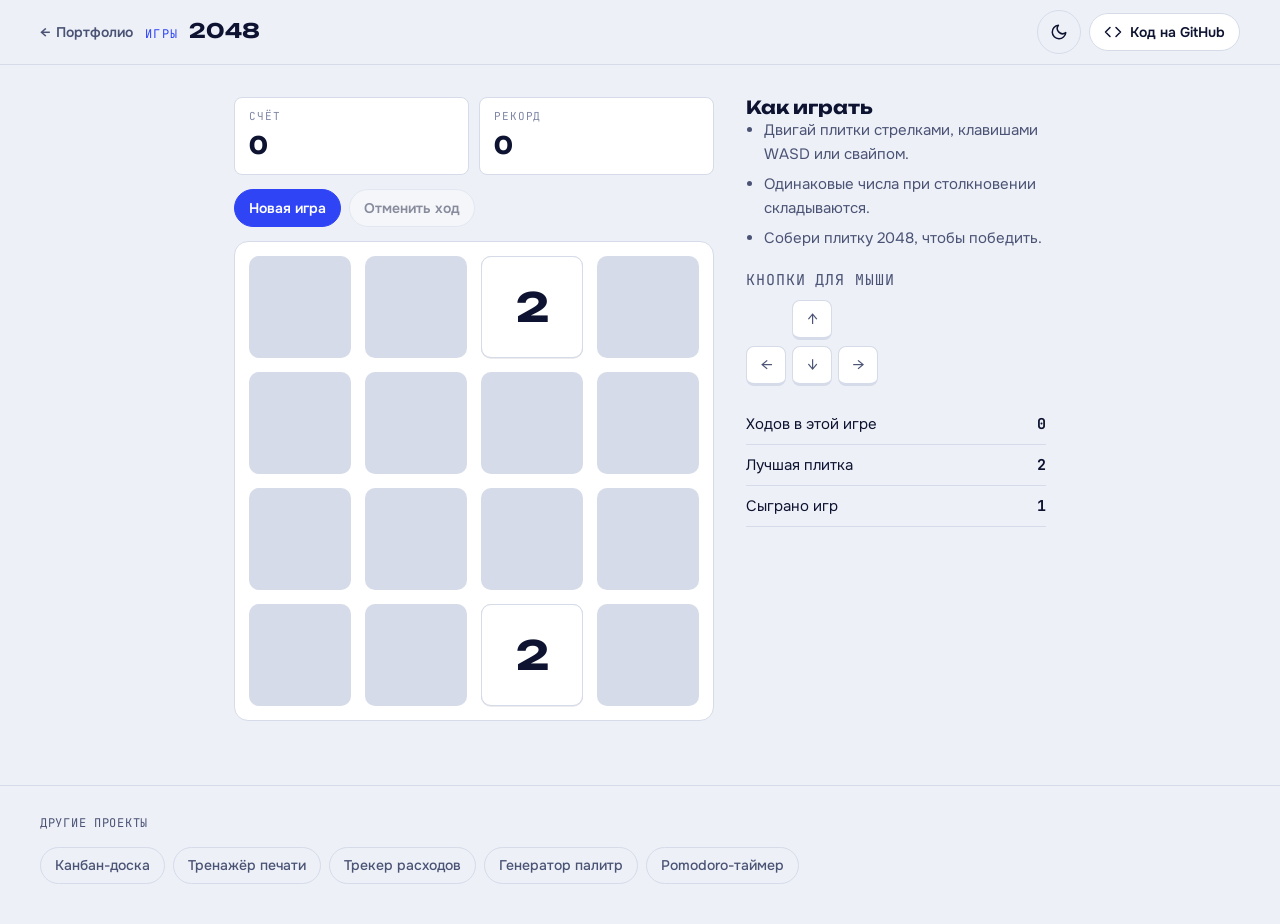
==== projects/2048.html @ de0ed477 "New portfolio site: interactive terminal, main projects and six mini-projects" ====
<!doctype html>
<html lang="ru">
<head>
<meta charset="utf-8">
<meta name="viewport" content="width=device-width, initial-scale=1, viewport-fit=cover">
<title>2048</title>
<link rel="preconnect" href="https://fonts.googleapis.com">
<link rel="preconnect" href="https://fonts.gstatic.com" crossorigin>
<link rel="stylesheet" href="https://fonts.googleapis.com/css2?family=Unbounded:wght@400..800&family=Onest:wght@400..700&family=JetBrains+Mono:wght@400;500;600&display=swap">
<link rel="stylesheet" href="../assets/base.css">
<script src="../config.js"></script>
<script src="../assets/common.js"></script>
<style>
  :root {
    --cell: var(--line);
    --t2: #ffffff;      --t2-ink: #0d1330;
    --t4: #e3e8ff;      --t4-ink: #0d1330;
    --t8: #ffd966;      --t8-ink: #0d1330;
    --t16: #ffbf33;     --t16-ink: #0d1330;
    --t32: #ff9a4d;     --t32-ink: #0d1330;
    --t64: #ff6f4a;     --t64-ink: #ffffff;
    --t128: #a3adff;    --t128-ink: #0d1330;
    --t256: #7c8cff;    --t256-ink: #0d1330;
    --t512: #5566ff;    --t512-ink: #ffffff;
    --t1024: #3a4df7;   --t1024-ink: #ffffff;
    --t2048: #1b2bd6;   --t2048-ink: #ffffff;
  }
  @media (prefers-color-scheme: dark) {
    :root:not([data-theme="light"]) { --cell: #151b42; --t2: #3a448c; --t2-ink: #ffffff; --t4: #5260c0; --t4-ink: #ffffff; }
  }
  :root[data-theme="dark"] { --cell: #151b42; --t2: #3a448c; --t2-ink: #ffffff; --t4: #5260c0; --t4-ink: #ffffff; }

  .game { display: grid; grid-template-columns: minmax(0, 480px) minmax(0, 300px); gap: 32px; justify-content: center; align-items: start; }
  @media (max-width: 860px) { .game { grid-template-columns: minmax(0, 480px); } }
  .scores { display: flex; gap: 10px; margin-bottom: 14px; }
  .score { flex: 1; padding: 10px 14px; border-radius: var(--radius-sm); background: var(--surface); border: 1px solid var(--line); }
  .score span { display: block; font-family: var(--font-mono); font-size: 11px; text-transform: uppercase; letter-spacing: 0.08em; color: var(--ink-faint); }
  .score b { font-family: var(--font-display); font-size: 24px; font-weight: 700; font-variant-numeric: tabular-nums; position: relative; }
  .plus { position: absolute; left: 100%; top: 0; margin-left: 6px; font-size: 14px; color: var(--good); animation: rise 0.7s ease forwards; pointer-events: none; white-space: nowrap; }
  @keyframes rise { to { transform: translateY(-18px); opacity: 0; } }
  .controls { display: flex; gap: 8px; margin-bottom: 14px; flex-wrap: wrap; }

  .board {
    --gap: clamp(8px, 2.4vw, 14px);
    position: relative;
    width: 100%;
    aspect-ratio: 1;
    max-width: 100%;
    padding: var(--gap);
    border-radius: var(--radius);
    background: var(--surface);
    border: 1px solid var(--line);
    touch-action: none;
    user-select: none;
    outline: none;
  }
  .grid, .tiles { position: absolute; inset: var(--gap); }
  .grid { display: grid; grid-template-columns: repeat(4, 1fr); grid-template-rows: repeat(4, 1fr); gap: var(--gap); }
  .grid i { border-radius: 10px; background: var(--cell); }
  .tile {
    --x: 0; --y: 0;
    position: absolute;
    width: calc((100% - 3 * var(--gap)) / 4);
    height: calc((100% - 3 * var(--gap)) / 4);
    transform: translate(calc(var(--x) * (100% + var(--gap))), calc(var(--y) * (100% + var(--gap))));
    transition: transform 0.11s ease-in-out;
    z-index: 1;
  }
  .tile__in {
    width: 100%; height: 100%;
    display: grid; place-items: center;
    border-radius: 10px;
    font-family: var(--font-display);
    font-weight: 700;
    font-size: clamp(20px, 6.5vw, 40px);
    background: var(--bg); color: var(--fg);
    box-shadow: 0 1px 0 rgba(13, 19, 48, 0.08);
  }
  .tile.is-new .tile__in { animation: appear 0.2s ease 0.08s backwards; }
  .tile.is-merged { z-index: 2; }
  .tile.is-merged .tile__in { animation: merge 0.2s ease; }
  @keyframes appear { from { transform: scale(0); } }
  @keyframes merge { 50% { transform: scale(1.14); } }
  .tile[data-v="2"] .tile__in { --bg: var(--t2); --fg: var(--t2-ink); border: 1px solid var(--line); }
  .tile[data-v="4"] .tile__in { --bg: var(--t4); --fg: var(--t4-ink); }
  .tile[data-v="8"] .tile__in { --bg: var(--t8); --fg: var(--t8-ink); }
  .tile[data-v="16"] .tile__in { --bg: var(--t16); --fg: var(--t16-ink); }
  .tile[data-v="32"] .tile__in { --bg: var(--t32); --fg: var(--t32-ink); }
  .tile[data-v="64"] .tile__in { --bg: var(--t64); --fg: var(--t64-ink); }
  .tile[data-v="128"] .tile__in { --bg: var(--t128); --fg: var(--t128-ink); font-size: clamp(17px, 5.4vw, 34px); }
  .tile[data-v="256"] .tile__in { --bg: var(--t256); --fg: var(--t256-ink); font-size: clamp(17px, 5.4vw, 34px); }
  .tile[data-v="512"] .tile__in { --bg: var(--t512); --fg: var(--t512-ink); font-size: clamp(17px, 5.4vw, 34px); }
  .tile[data-v="1024"] .tile__in { --bg: var(--t1024); --fg: var(--t1024-ink); font-size: clamp(14px, 4.4vw, 27px); }
  .tile[data-v="2048"] .tile__in { --bg: var(--t2048); --fg: var(--t2048-ink); font-size: clamp(14px, 4.4vw, 27px); box-shadow: 0 0 0 4px color-mix(in srgb, var(--t2048) 30%, transparent), 0 0 30px -4px var(--t2048); }
  .tile.big .tile__in { --bg: var(--ink); --fg: var(--paper); font-size: clamp(12px, 3.6vw, 22px); }

  .overlay {
    position: absolute; inset: 0; z-index: 5;
    display: grid; place-items: center; align-content: center; gap: 14px;
    border-radius: var(--radius);
    background: color-mix(in srgb, var(--surface) 82%, transparent);
    backdrop-filter: blur(3px);
    text-align: center;
    animation: fade 0.3s ease;
  }
  @keyframes fade { from { opacity: 0; } }
  .overlay h2 { font-family: var(--font-display); font-size: clamp(26px, 6vw, 40px); }
  .overlay p { color: var(--ink-soft); }
  .overlay__btns { display: flex; gap: 8px; flex-wrap: wrap; justify-content: center; }

  .side { display: grid; gap: 18px; }
  .side h2 { font-family: var(--font-display); font-size: 18px; }
  .side p, .side li { color: var(--ink-soft); font-size: 15px; }
  .side ul { margin: 0; padding-left: 18px; display: grid; gap: 6px; }
  .keys { display: grid; grid-template-columns: repeat(3, 40px); grid-template-rows: repeat(2, 40px); gap: 6px; }
  .keys button { border: 1px solid var(--line); border-bottom-width: 3px; border-radius: 8px; background: var(--surface); cursor: pointer; font-size: 16px; color: var(--ink-soft); }
  .keys button:active { transform: translateY(2px); border-bottom-width: 1px; }
  .keys button:nth-child(1) { grid-area: 1 / 2; }
  .keys button:nth-child(2) { grid-area: 2 / 1; }
  .keys button:nth-child(3) { grid-area: 2 / 2; }
  .keys button:nth-child(4) { grid-area: 2 / 3; }
  .stat-row { display: flex; justify-content: space-between; padding: 8px 0; border-bottom: 1px solid var(--line); font-size: 15px; }
  .stat-row b { font-family: var(--font-mono); font-variant-numeric: tabular-nums; }
</style>
</head>
<body>
<header class="pbar">
  <div class="wrap pbar__inner">
    <a class="pbar__back" href="../index.html">← <span>Портфолио</span></a>
    <div class="pbar__title"><p class="eyebrow">Игры</p><h1>2048</h1></div>
    <div class="pbar__actions">
      <button class="btn btn--ghost btn--icon theme-toggle" type="button" data-theme-toggle aria-label="Переключить тему">
        <svg class="i-moon" viewBox="0 0 24 24"><path fill="none" stroke="currentColor" stroke-width="2" stroke-linecap="round" stroke-linejoin="round" d="M21 12.8A9 9 0 1 1 11.2 3a7 7 0 0 0 9.8 9.8z"/></svg>
        <svg class="i-sun" viewBox="0 0 24 24"><g fill="none" stroke="currentColor" stroke-width="2" stroke-linecap="round"><circle cx="12" cy="12" r="4"/><path d="M12 2v2M12 20v2M4.9 4.9l1.4 1.4M17.7 17.7l1.4 1.4M2 12h2M20 12h2M4.9 19.1l1.4-1.4M17.7 6.3l1.4-1.4"/></g></svg>
      </button>
      <a class="btn btn--sm" data-src="2048" href="https://github.com/"><svg viewBox="0 0 24 24"><path fill="none" stroke="currentColor" stroke-width="2" stroke-linecap="round" stroke-linejoin="round" d="m16 18 6-6-6-6M8 6l-6 6 6 6"/></svg><span class="pbar__src-label">Код на GitHub</span></a>
    </div>
  </div>
</header>

<main class="pmain">
  <div class="wrap game">
    <div>
      <div class="scores">
        <div class="score"><span>Счёт</span><b id="score">0</b></div>
        <div class="score"><span>Рекорд</span><b id="best">0</b></div>
      </div>
      <div class="controls">
        <button class="btn btn--primary btn--sm" type="button" id="newGame">Новая игра</button>
        <button class="btn btn--sm" type="button" id="undo" disabled>Отменить ход</button>
      </div>
      <div class="board" id="board" tabindex="0" aria-label="Игровое поле 4 на 4. Управление стрелками или свайпами">
        <div class="grid" aria-hidden="true"><i></i><i></i><i></i><i></i><i></i><i></i><i></i><i></i><i></i><i></i><i></i><i></i><i></i><i></i><i></i><i></i></div>
        <div class="tiles" id="tiles"></div>
        <div class="overlay" id="overlay" hidden>
          <h2 id="ovTitle"></h2>
          <p id="ovText"></p>
          <div class="overlay__btns" id="ovBtns"></div>
        </div>
      </div>
    </div>

    <aside class="side">
      <div>
        <h2>Как играть</h2>
        <ul>
          <li>Двигай плитки стрелками, клавишами WASD или свайпом.</li>
          <li>Одинаковые числа при столкновении складываются.</li>
          <li>Собери плитку 2048, чтобы победить.</li>
        </ul>
      </div>
      <div>
        <p class="label" style="margin-bottom:8px">Кнопки для мыши</p>
        <div class="keys">
          <button type="button" data-dir="up" aria-label="Вверх">↑</button>
          <button type="button" data-dir="left" aria-label="Влево">←</button>
          <button type="button" data-dir="down" aria-label="Вниз">↓</button>
          <button type="button" data-dir="right" aria-label="Вправо">→</button>
        </div>
      </div>
      <div>
        <div class="stat-row"><span>Ходов в этой игре</span><b id="moves">0</b></div>
        <div class="stat-row"><span>Лучшая плитка</span><b id="maxTile">2</b></div>
        <div class="stat-row"><span>Сыграно игр</span><b id="games">0</b></div>
      </div>
    </aside>
  </div>
</main>

<footer class="pfoot">
  <div class="wrap pfoot__inner">
    <p class="label">Другие проекты</p>
    <div class="pfoot__list" data-project-nav="2048"></div>
  </div>
</footer>

<script>
(function () {
  var N = 4;
  var store = window.TM.store;
  var tilesEl = document.getElementById("tiles");
  var boardEl = document.getElementById("board");
  var scoreEl = document.getElementById("score");
  var bestEl = document.getElementById("best");
  var undoBtn = document.getElementById("undo");
  var overlay = document.getElementById("overlay");

  var grid, score, moves, won, keepPlaying, prev, nextId = 1, busy = false;
  var best = parseInt(store("tm-2048-best"), 10) || 0;
  var games = parseInt(store("tm-2048-games"), 10) || 0;

  function empty() {
    var g = [];
    for (var r = 0; r < N; r++) { g.push([null, null, null, null]); }
    return g;
  }

  function makeTile(v, r, c, isNew) {
    var t = { id: nextId++, v: v, r: r, c: c, el: document.createElement("div") };
    t.el.className = "tile" + (isNew ? " is-new" : "");
    t.el.innerHTML = '<div class="tile__in"></div>';
    tilesEl.appendChild(t.el);
    paint(t);
    return t;
  }
  function paint(t) {
    t.el.style.setProperty("--x", t.c);
    t.el.style.setProperty("--y", t.r);
    t.el.dataset.v = t.v;
    t.el.classList.toggle("big", t.v > 2048);
    t.el.firstChild.textContent = t.v;
  }

  function cellsFree() {
    var out = [];
    for (var r = 0; r < N; r++) for (var c = 0; c < N; c++) if (!grid[r][c]) out.push([r, c]);
    return out;
  }
  function spawn() {
    var free = cellsFree();
    if (!free.length) return;
    var p = free[Math.floor(Math.random() * free.length)];
    grid[p[0]][p[1]] = makeTile(Math.random() < 0.9 ? 2 : 4, p[0], p[1], true);
  }

  function snapshot() {
    return { cells: grid.map(function (row) { return row.map(function (t) { return t ? t.v : 0; }); }), score: score, moves: moves, won: won };
  }
  function restore(s) {
    tilesEl.innerHTML = "";
    grid = empty();
    for (var r = 0; r < N; r++) for (var c = 0; c < N; c++) if (s.cells[r][c]) grid[r][c] = makeTile(s.cells[r][c], r, c, false);
    score = s.score; moves = s.moves; won = s.won;
  }

  function saveGame() {
    store("tm-2048-state", JSON.stringify(Object.assign(snapshot(), { keepPlaying: keepPlaying })));
  }

  function newGame(countIt) {
    tilesEl.innerHTML = "";
    grid = empty();
    score = 0; moves = 0; won = false; keepPlaying = false; prev = null;
    spawn(); spawn();
    if (countIt) { games++; store("tm-2048-games", String(games)); }
    hideOverlay();
    update();
    saveGame();
  }

  function update(gain) {
    scoreEl.textContent = score;
    if (gain) {
      var p = document.createElement("span");
      p.className = "plus";
      p.textContent = "+" + gain;
      scoreEl.appendChild(p);
      setTimeout(function () { p.remove(); }, 700);
    }
    if (score > best) { best = score; store("tm-2048-best", String(best)); }
    bestEl.textContent = best;
    undoBtn.disabled = !prev;
    document.getElementById("moves").textContent = moves;
    var max = 0;
    grid.forEach(function (row) { row.forEach(function (t) { if (t && t.v > max) max = t.v; }); });
    document.getElementById("maxTile").textContent = max;
    document.getElementById("games").textContent = games;
  }

  var VEC = { up: [-1, 0], down: [1, 0], left: [0, -1], right: [0, 1] };

  var queued = null;
  function move(dir) {
    if (!overlay.hidden) return;
    if (busy) { queued = dir; return; }
    var v = VEC[dir];
    var rows = [0, 1, 2, 3], cols = [0, 1, 2, 3];
    if (v[0] === 1) rows.reverse();
    if (v[1] === 1) cols.reverse();
    var before = snapshot();
    var moved = false, gain = 0;
    var merged = {};   // "r,c" -> true when the cell already merged this turn
    var removed = [];

    rows.forEach(function (r) {
      cols.forEach(function (c) {
        var t = grid[r][c];
        if (!t) return;
        var nr = r, nc = c;
        while (true) {
          var tr = nr + v[0], tc = nc + v[1];
          if (tr < 0 || tr >= N || tc < 0 || tc >= N) break;
          var other = grid[tr][tc];
          if (!other) { nr = tr; nc = tc; continue; }
          if (other.v === t.v && !merged[tr + "," + tc]) {
            grid[r][c] = null;
            t.r = tr; t.c = tc;
            paint(t);
            removed.push(t);
            other.v *= 2;
            other.pending = true;
            merged[tr + "," + tc] = true;
            gain += other.v;
            moved = true;
            return;
          }
          break;
        }
        if (nr !== r || nc !== c) {
          grid[r][c] = null;
          grid[nr][nc] = t;
          t.r = nr; t.c = nc;
          paint(t);
          moved = true;
        }
      });
    });

    if (!moved) {
      boardEl.animate([{ transform: "translateX(0)" }, { transform: "translateX(" + (v[1] * 6 || 0) + "px) translateY(" + (v[0] * 6 || 0) + "px)" }, { transform: "translateX(0)" }], { duration: 160 });
      return;
    }
    prev = before;
    busy = true;
    score += gain;
    moves++;

    setTimeout(function () {
      removed.forEach(function (t) { t.el.remove(); });
      grid.forEach(function (row) {
        row.forEach(function (t) {
          if (t && t.pending) {
            t.pending = false;
            t.el.dataset.v = t.v;
            t.el.firstChild.textContent = t.v;
            t.el.classList.toggle("big", t.v > 2048);
            t.el.classList.remove("is-merged");
            void t.el.offsetWidth;
            t.el.classList.add("is-merged");
            if (t.v === 2048 && !won) won = true;
          }
          if (t) t.el.classList.remove("is-new");
        });
      });
      spawn();
      update(gain);
      saveGame();
      busy = false;
      if (won && !keepPlaying) { queued = null; showWin(); }
      else if (!canMove()) { queued = null; showLose(); }
      else if (queued) { var q = queued; queued = null; move(q); }
    }, 115);
  }

  function canMove() {
    if (cellsFree().length) return true;
    for (var r = 0; r < N; r++) for (var c = 0; c < N; c++) {
      var v = grid[r][c].v;
      if (c < N - 1 && grid[r][c + 1].v === v) return true;
      if (r < N - 1 && grid[r + 1][c].v === v) return true;
    }
    return false;
  }

  function showOverlay(title, text, buttons) {
    document.getElementById("ovTitle").textContent = title;
    document.getElementById("ovText").textContent = text;
    var box = document.getElementById("ovBtns");
    box.innerHTML = "";
    buttons.forEach(function (b) {
      var el = document.createElement("button");
      el.type = "button";
      el.className = "btn " + (b.primary ? "btn--primary" : "");
      el.textContent = b.label;
      el.addEventListener("click", b.run);
      box.appendChild(el);
    });
    overlay.hidden = false;
    box.firstChild.focus();
  }
  function hideOverlay() { overlay.hidden = true; }
  function showWin() {
    showOverlay("Победа! 2048", "Счёт: " + score + ". Можно продолжить и побить рекорд.", [
      { label: "Играть дальше", primary: true, run: function () { keepPlaying = true; hideOverlay(); saveGame(); boardEl.focus(); } },
      { label: "Новая игра", run: function () { newGame(true); boardEl.focus(); } }
    ]);
  }
  function showLose() {
    showOverlay("Ходов больше нет", "Твой счёт: " + score + (score >= best && score > 0 ? ". Это новый рекорд!" : "."), [
      { label: "Сыграть ещё", primary: true, run: function () { newGame(true); boardEl.focus(); } },
      { label: "Отменить ход", run: function () { undo(); boardEl.focus(); } }
    ]);
  }

  function undo() {
    if (!prev || busy) return;
    restore(prev);
    prev = null;
    hideOverlay();
    update();
    saveGame();
  }

  // Input
  var KEYS = { ArrowUp: "up", ArrowDown: "down", ArrowLeft: "left", ArrowRight: "right", KeyW: "up", KeyS: "down", KeyA: "left", KeyD: "right" };
  document.addEventListener("keydown", function (e) {
    if (e.target.closest && e.target.closest("input, textarea, select")) return;
    var dir = KEYS[e.code] || KEYS[e.key];
    if (dir) { e.preventDefault(); move(dir); }
    if ((e.ctrlKey || e.metaKey) && e.code === "KeyZ") { e.preventDefault(); undo(); }
  });
  var sx = 0, sy = 0, tracking = false;
  boardEl.addEventListener("pointerdown", function (e) {
    if (!overlay.hidden) return;
    tracking = true; sx = e.clientX; sy = e.clientY;
  });
  window.addEventListener("pointerup", function (e) {
    if (!tracking) return;
    tracking = false;
    var dx = e.clientX - sx, dy = e.clientY - sy;
    if (Math.max(Math.abs(dx), Math.abs(dy)) < 24) return;
    if (Math.abs(dx) > Math.abs(dy)) move(dx > 0 ? "right" : "left");
    else move(dy > 0 ? "down" : "up");
  });
  document.querySelectorAll("[data-dir]").forEach(function (b) {
    b.addEventListener("click", function () { move(b.dataset.dir); });
  });
  document.getElementById("newGame").addEventListener("click", function () { newGame(true); boardEl.focus({ preventScroll: true }); });
  undoBtn.addEventListener("click", undo);

  // Resume a saved game if there is one
  var saved;
  try { saved = JSON.parse(store("tm-2048-state")); } catch (e) { saved = null; }
  if (saved && saved.cells && saved.cells.length === N) {
    restore(saved);
    keepPlaying = !!saved.keepPlaying;
    prev = null;
    update();
    if (!canMove()) showLose();
  } else {
    games++; store("tm-2048-games", String(games));
    newGame(false);
  }
})();
</script>
</body>
</html>
---- assets/base.css ----
/* Layout: workbench — kinetic name and a live terminal up top, then ruled spec-sheet sections */
:root {
  --paper: #edf0f7;
  --surface: #ffffff;
  --surface-2: #f5f7fc;
  --ink: #0d1330;
  --ink-soft: #4b5375;
  --ink-faint: #7f87a6;
  --line: #d5dbe8;
  --cobalt: #2e44f5;
  --cobalt-ink: #ffffff;
  --cobalt-soft: rgba(46, 68, 245, 0.1);
  --marker: rgba(255, 207, 51, 0.85);
  --good: #12805c;
  --bad: #d0342c;
  --warn: #9a6512;
  --term-bg: #0d1330;
  --term-line: #1f2752;
  --term-fg: #d8deff;
  --term-dim: #8a93c4;
  --term-accent: #ffcf33;
  --term-ok: #6ee7b7;
  --shadow: 0 1px 2px rgba(13, 19, 48, 0.06), 0 10px 30px -14px rgba(13, 19, 48, 0.22);
  --overlay: rgba(13, 19, 48, 0.55);

  --font-display: "Unbounded", "Arial Black", system-ui, sans-serif;
  --font-body: "Onest", "Segoe UI", system-ui, -apple-system, sans-serif;
  --font-mono: "JetBrains Mono", ui-monospace, "Cascadia Code", Consolas, monospace;

  --radius: 14px;
  --radius-sm: 8px;
  --max: 1200px;
}
@media (prefers-color-scheme: dark) {
  :root:not([data-theme="light"]) {
    --paper: #090d1e;
    --surface: #10163a;
    --surface-2: #0c1230;
    --ink: #e7ebfb;
    --ink-soft: #a5adce;
    --ink-faint: #6f78a0;
    --line: #232b55;
    --cobalt: #7c8cff;
    --cobalt-ink: #090d1e;
    --cobalt-soft: rgba(124, 140, 255, 0.15);
    --marker: rgba(255, 207, 51, 0.3);
    --good: #4ade9f;
    --bad: #ff7a70;
    --warn: #f5b94a;
    --term-bg: #050816;
    --term-line: #1a2148;
    --shadow: 0 1px 2px rgba(0, 0, 0, 0.4), 0 14px 34px -16px rgba(0, 0, 0, 0.75);
    --overlay: rgba(3, 5, 14, 0.7);
    color-scheme: dark;
  }
}
:root[data-theme="dark"] {
  --paper: #090d1e;
  --surface: #10163a;
  --surface-2: #0c1230;
  --ink: #e7ebfb;
  --ink-soft: #a5adce;
  --ink-faint: #6f78a0;
  --line: #232b55;
  --cobalt: #7c8cff;
  --cobalt-ink: #090d1e;
  --cobalt-soft: rgba(124, 140, 255, 0.15);
  --marker: rgba(255, 207, 51, 0.3);
  --good: #4ade9f;
  --bad: #ff7a70;
  --warn: #f5b94a;
  --term-bg: #050816;
  --term-line: #1a2148;
  --shadow: 0 1px 2px rgba(0, 0, 0, 0.4), 0 14px 34px -16px rgba(0, 0, 0, 0.75);
  --overlay: rgba(3, 5, 14, 0.7);
  color-scheme: dark;
}

*, *::before, *::after { box-sizing: border-box; }
html { -webkit-text-size-adjust: 100%; scroll-behavior: smooth; }
body {
  margin: 0;
  background: var(--paper);
  color: var(--ink);
  font-family: var(--font-body);
  font-size: 16px;
  line-height: 1.6;
  -webkit-font-smoothing: antialiased;
  overflow-x: hidden;
}
img { max-width: 100%; }
[hidden] { display: none !important; }
a { color: inherit; }
button, input, select, textarea { font: inherit; color: inherit; }
h1, h2, h3, h4 { text-wrap: balance; margin: 0; line-height: 1.15; }
p { margin: 0; }
::selection { background: var(--marker); color: var(--ink); }
:focus-visible { outline: 2px solid var(--cobalt); outline-offset: 3px; border-radius: 4px; }

.wrap {
  width: 100%;
  max-width: calc(var(--max) + 64px);
  margin-inline: auto;
  padding-left: max(16px, env(safe-area-inset-left, 0px));
  padding-right: max(16px, env(safe-area-inset-right, 0px));
}
@media (min-width: 720px) {
  .wrap {
    padding-left: max(32px, env(safe-area-inset-left, 0px));
    padding-right: max(32px, env(safe-area-inset-right, 0px));
  }
}

.sr-only {
  position: absolute; width: 1px; height: 1px; padding: 0; margin: -1px;
  overflow: hidden; clip: rect(0 0 0 0); white-space: nowrap; border: 0;
}

.eyebrow {
  font-family: var(--font-mono);
  font-size: 12px;
  letter-spacing: 0.12em;
  text-transform: uppercase;
  color: var(--cobalt);
}
.mark {
  background: linear-gradient(transparent 58%, var(--marker) 58%, var(--marker) 92%, transparent 92%);
  padding-inline: 2px;
}

/* Buttons */
.btn {
  --btn-bg: var(--surface);
  --btn-fg: var(--ink);
  --btn-bd: var(--line);
  display: inline-flex;
  align-items: center;
  justify-content: center;
  gap: 8px;
  min-height: 44px;
  padding: 10px 18px;
  border-radius: 999px;
  border: 1px solid var(--btn-bd);
  background: var(--btn-bg);
  color: var(--btn-fg);
  font-weight: 600;
  font-size: 15px;
  line-height: 1.2;
  text-decoration: none;
  cursor: pointer;
  white-space: nowrap;
  transition: transform 0.2s ease, background-color 0.2s ease, border-color 0.2s ease, box-shadow 0.2s ease;
  -webkit-tap-highlight-color: transparent;
}
.btn:hover { border-color: var(--ink-soft); }
.btn:active { transform: translateY(1px) scale(0.98); }
.btn svg { width: 18px; height: 18px; flex: none; }
.btn--primary { --btn-bg: var(--cobalt); --btn-fg: var(--cobalt-ink); --btn-bd: var(--cobalt); }
.btn--primary:hover { --btn-bd: var(--cobalt); box-shadow: 0 8px 24px -10px var(--cobalt); }
.btn--ghost { --btn-bg: transparent; }
.btn--ink { --btn-bg: var(--ink); --btn-fg: var(--paper); --btn-bd: var(--ink); }
.btn--sm { min-height: 38px; padding: 8px 14px; font-size: 14px; }
.btn--icon { width: 44px; padding: 0; }
.btn[disabled] { opacity: 0.45; cursor: not-allowed; }

.chip {
  display: inline-flex;
  align-items: center;
  gap: 6px;
  min-height: 36px;
  padding: 6px 14px;
  border-radius: 999px;
  border: 1px solid var(--line);
  background: transparent;
  color: var(--ink-soft);
  font-size: 14px;
  font-weight: 500;
  cursor: pointer;
  transition: background-color 0.2s ease, color 0.2s ease, border-color 0.2s ease;
}
.chip:hover { color: var(--ink); border-color: var(--ink-soft); }
.chip[aria-pressed="true"], .chip[aria-selected="true"], .chip.is-active {
  background: var(--ink);
  color: var(--paper);
  border-color: var(--ink);
}
.chip small { font-family: var(--font-mono); font-size: 11px; opacity: 0.7; }

.field { display: grid; gap: 6px; min-width: 0; }
.field > span, .label {
  font-family: var(--font-mono);
  font-size: 12px;
  letter-spacing: 0.06em;
  text-transform: uppercase;
  color: var(--ink-soft);
}
.input {
  width: 100%;
  min-height: 44px;
  padding: 10px 14px;
  border-radius: var(--radius-sm);
  border: 1px solid var(--line);
  background: var(--surface);
  color: var(--ink);
  transition: border-color 0.2s ease, box-shadow 0.2s ease;
}
.input::placeholder { color: var(--ink-faint); }
.input:focus { outline: none; border-color: var(--cobalt); box-shadow: 0 0 0 3px var(--cobalt-soft); }
textarea.input { min-height: 110px; resize: vertical; }

/* Theme toggle icon */
.theme-toggle .i-sun { display: none; }
:root[data-theme="dark"] .theme-toggle .i-sun { display: block; }
:root[data-theme="dark"] .theme-toggle .i-moon { display: none; }
@media (prefers-color-scheme: dark) {
  :root:not([data-theme="light"]) .theme-toggle .i-sun { display: block; }
  :root:not([data-theme="light"]) .theme-toggle .i-moon { display: none; }
}

/* Toast */
.toast {
  position: fixed;
  left: 50%;
  bottom: calc(20px + env(safe-area-inset-bottom, 0px));
  z-index: 100;
  max-width: calc(100% - 32px);
  padding: 12px 18px;
  border-radius: 999px;
  background: var(--ink);
  color: var(--paper);
  font-size: 14px;
  font-weight: 500;
  box-shadow: var(--shadow);
  transform: translate(-50%, 0);
  transition: opacity 0.25s ease, transform 0.25s ease;
  pointer-events: none;
}
.toast.is-hidden { opacity: 0; transform: translate(-50%, 12px); }

@media (prefers-reduced-motion: reduce) {
  html { scroll-behavior: auto; }
  *, *::before, *::after {
    animation-duration: 0.001ms !important;
    animation-iteration-count: 1 !important;
    transition-duration: 0.001ms !important;
  }
}

/* Project pages: shared chrome */
.pbar {
  position: sticky;
  top: env(safe-area-inset-top, 0px);
  z-index: 20;
  background: color-mix(in srgb, var(--paper) 86%, transparent);
  backdrop-filter: blur(12px);
  -webkit-backdrop-filter: blur(12px);
  border-bottom: 1px solid var(--line);
}
.pbar__inner {
  display: flex;
  align-items: center;
  gap: 12px;
  min-height: 64px;
  padding-block: 10px;
}
.pbar__back {
  display: inline-flex;
  align-items: center;
  gap: 6px;
  font-weight: 600;
  font-size: 14px;
  text-decoration: none;
  color: var(--ink-soft);
  min-height: 40px;
}
.pbar__back:hover { color: var(--cobalt); }
.pbar__title {
  flex: 1;
  min-width: 0;
  display: flex;
  align-items: baseline;
  gap: 10px;
  overflow: hidden;
}
.pbar__title h1 {
  font-family: var(--font-display);
  font-size: clamp(16px, 2.4vw, 20px);
  font-weight: 700;
  white-space: nowrap;
  overflow: hidden;
  text-overflow: ellipsis;
}
.pbar__title .eyebrow { white-space: nowrap; }
.pbar__actions { display: flex; align-items: center; gap: 8px; }
@media (max-width: 640px) {
  .pbar__title .eyebrow, .pbar__src-label { display: none; }
  .pbar__back span { display: none; }
}
.pmain { padding-block: 32px 64px; }
.pfoot { border-top: 1px solid var(--line); padding-block: 28px 40px; }
.pfoot__inner { display: grid; gap: 14px; }
.pfoot__list { display: flex; flex-wrap: wrap; gap: 8px; }
.pfoot__list a { text-decoration: none; }
.pfoot__note { font-size: 13px; color: var(--ink-faint); }
body::before {
  content: "";
  position: fixed;
  inset: 0 0 auto;
  height: env(safe-area-inset-top, 0px);
  z-index: 30;
  background: var(--paper);
}
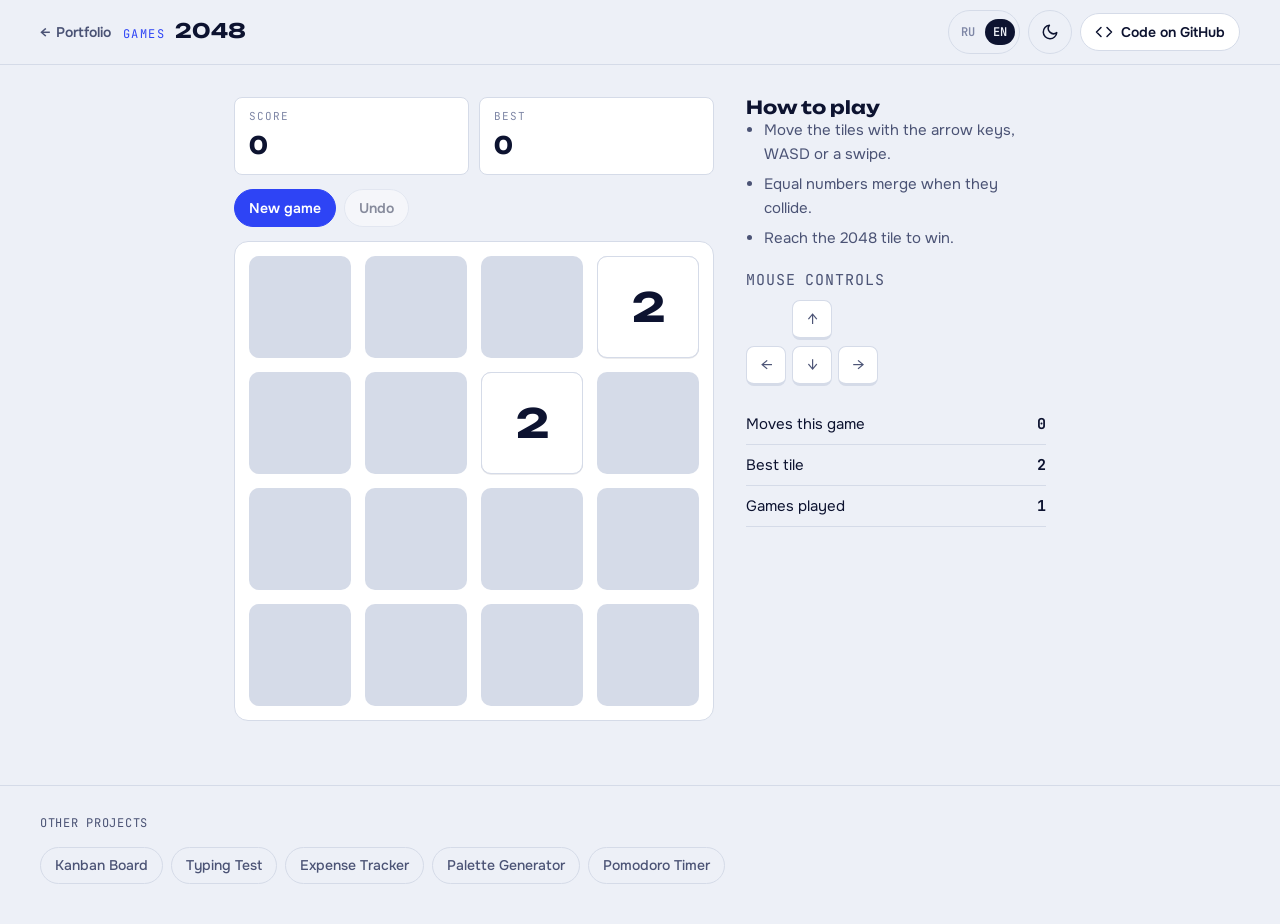
==== commit cfd3567d: "Add RU/EN language switch, show budgets in US dollars" ====
--- a/projects/2048.html
+++ b/projects/2048.html
@@ -112,7 +112,7 @@
   .side h2 { font-family: var(--font-display); font-size: 18px; }
   .side p, .side li { color: var(--ink-soft); font-size: 15px; }
   .side ul { margin: 0; padding-left: 18px; display: grid; gap: 6px; }
-  .keys { display: grid; grid-template-columns: repeat(3, 40px); grid-template-rows: repeat(2, 40px); gap: 6px; }
+  .keys { display: grid; grid-template-columns: repeat(3, 40px); grid-template-rows: repeat(2, 40px); gap: 6px; margin-top: 8px; }
   .keys button { border: 1px solid var(--line); border-bottom-width: 3px; border-radius: 8px; background: var(--surface); cursor: pointer; font-size: 16px; color: var(--ink-soft); }
   .keys button:active { transform: translateY(2px); border-bottom-width: 1px; }
   .keys button:nth-child(1) { grid-area: 1 / 2; }
@@ -126,14 +126,15 @@
 <body>
 <header class="pbar">
   <div class="wrap pbar__inner">
-    <a class="pbar__back" href="../index.html">← <span>Портфолио</span></a>
-    <div class="pbar__title"><p class="eyebrow">Игры</p><h1>2048</h1></div>
+    <a class="pbar__back" href="../index.html">← <span data-i18n>Портфолио</span></a>
+    <div class="pbar__title"><p class="eyebrow" data-i18n>Игры</p><h1>2048</h1></div>
     <div class="pbar__actions">
-      <button class="btn btn--ghost btn--icon theme-toggle" type="button" data-theme-toggle aria-label="Переключить тему">
+      <button class="btn btn--ghost lang-toggle" type="button" data-lang-toggle aria-label="Сменить язык" data-i18n-attr="aria-label"><span data-l="ru">RU</span><span data-l="en">EN</span></button>
+      <button class="btn btn--ghost btn--icon theme-toggle" type="button" data-theme-toggle aria-label="Переключить тему" data-i18n-attr="aria-label">
         <svg class="i-moon" viewBox="0 0 24 24"><path fill="none" stroke="currentColor" stroke-width="2" stroke-linecap="round" stroke-linejoin="round" d="M21 12.8A9 9 0 1 1 11.2 3a7 7 0 0 0 9.8 9.8z"/></svg>
         <svg class="i-sun" viewBox="0 0 24 24"><g fill="none" stroke="currentColor" stroke-width="2" stroke-linecap="round"><circle cx="12" cy="12" r="4"/><path d="M12 2v2M12 20v2M4.9 4.9l1.4 1.4M17.7 17.7l1.4 1.4M2 12h2M20 12h2M4.9 19.1l1.4-1.4M17.7 6.3l1.4-1.4"/></g></svg>
       </button>
-      <a class="btn btn--sm" data-src="2048" href="https://github.com/"><svg viewBox="0 0 24 24"><path fill="none" stroke="currentColor" stroke-width="2" stroke-linecap="round" stroke-linejoin="round" d="m16 18 6-6-6-6M8 6l-6 6 6 6"/></svg><span class="pbar__src-label">Код на GitHub</span></a>
+      <a class="btn btn--sm" data-src="2048" href="https://github.com/"><svg viewBox="0 0 24 24"><path fill="none" stroke="currentColor" stroke-width="2" stroke-linecap="round" stroke-linejoin="round" d="m16 18 6-6-6-6M8 6l-6 6 6 6"/></svg><span class="pbar__src-label" data-i18n>Код на GitHub</span></a>
     </div>
   </div>
 </header>
@@ -142,14 +143,14 @@
   <div class="wrap game">
     <div>
       <div class="scores">
-        <div class="score"><span>Счёт</span><b id="score">0</b></div>
-        <div class="score"><span>Рекорд</span><b id="best">0</b></div>
+        <div class="score"><span data-i18n>Счёт</span><b id="score">0</b></div>
+        <div class="score"><span data-i18n>Рекорд</span><b id="best">0</b></div>
       </div>
       <div class="controls">
-        <button class="btn btn--primary btn--sm" type="button" id="newGame">Новая игра</button>
-        <button class="btn btn--sm" type="button" id="undo" disabled>Отменить ход</button>
+        <button class="btn btn--primary btn--sm" type="button" id="newGame" data-i18n>Новая игра</button>
+        <button class="btn btn--sm" type="button" id="undo" disabled data-i18n>Отменить ход</button>
       </div>
-      <div class="board" id="board" tabindex="0" aria-label="Игровое поле 4 на 4. Управление стрелками или свайпами">
+      <div class="board" id="board" tabindex="0" aria-label="Игровое поле 4 на 4. Управление стрелками или свайпами" data-i18n-attr="aria-label">
         <div class="grid" aria-hidden="true"><i></i><i></i><i></i><i></i><i></i><i></i><i></i><i></i><i></i><i></i><i></i><i></i><i></i><i></i><i></i><i></i></div>
         <div class="tiles" id="tiles"></div>
         <div class="overlay" id="overlay" hidden>
@@ -162,26 +163,26 @@
 
     <aside class="side">
       <div>
-        <h2>Как играть</h2>
+        <h2 data-i18n>Как играть</h2>
         <ul>
-          <li>Двигай плитки стрелками, клавишами WASD или свайпом.</li>
-          <li>Одинаковые числа при столкновении складываются.</li>
-          <li>Собери плитку 2048, чтобы победить.</li>
+          <li data-i18n>Двигай плитки стрелками, клавишами WASD или свайпом.</li>
+          <li data-i18n>Одинаковые числа при столкновении складываются.</li>
+          <li data-i18n>Собери плитку 2048, чтобы победить.</li>
         </ul>
       </div>
       <div>
-        <p class="label" style="margin-bottom:8px">Кнопки для мыши</p>
+        <p class="label" data-i18n>Кнопки для мыши</p>
         <div class="keys">
-          <button type="button" data-dir="up" aria-label="Вверх">↑</button>
-          <button type="button" data-dir="left" aria-label="Влево">←</button>
-          <button type="button" data-dir="down" aria-label="Вниз">↓</button>
-          <button type="button" data-dir="right" aria-label="Вправо">→</button>
+          <button type="button" data-dir="up" aria-label="Вверх" data-i18n-attr="aria-label">↑</button>
+          <button type="button" data-dir="left" aria-label="Влево" data-i18n-attr="aria-label">←</button>
+          <button type="button" data-dir="down" aria-label="Вниз" data-i18n-attr="aria-label">↓</button>
+          <button type="button" data-dir="right" aria-label="Вправо" data-i18n-attr="aria-label">→</button>
         </div>
       </div>
       <div>
-        <div class="stat-row"><span>Ходов в этой игре</span><b id="moves">0</b></div>
-        <div class="stat-row"><span>Лучшая плитка</span><b id="maxTile">2</b></div>
-        <div class="stat-row"><span>Сыграно игр</span><b id="games">0</b></div>
+        <div class="stat-row"><span data-i18n>Ходов в этой игре</span><b id="moves">0</b></div>
+        <div class="stat-row"><span data-i18n>Лучшая плитка</span><b id="maxTile">2</b></div>
+        <div class="stat-row"><span data-i18n>Сыграно игр</span><b id="games">0</b></div>
       </div>
     </aside>
   </div>
@@ -189,15 +190,44 @@
 
 <footer class="pfoot">
   <div class="wrap pfoot__inner">
-    <p class="label">Другие проекты</p>
+    <p class="label" data-i18n>Другие проекты</p>
     <div class="pfoot__list" data-project-nav="2048"></div>
   </div>
 </footer>
 
 <script>
 (function () {
+  var TM = window.TM;
+  var T = TM.t;
+  TM.addDict({
+    "Счёт": "Score",
+    "Рекорд": "Best",
+    "Новая игра": "New game",
+    "Отменить ход": "Undo",
+    "Игровое поле 4 на 4. Управление стрелками или свайпами": "4 by 4 game board. Use the arrow keys or swipe",
+    "Как играть": "How to play",
+    "Двигай плитки стрелками, клавишами WASD или свайпом.": "Move the tiles with the arrow keys, WASD or a swipe.",
+    "Одинаковые числа при столкновении складываются.": "Equal numbers merge when they collide.",
+    "Собери плитку 2048, чтобы победить.": "Reach the 2048 tile to win.",
+    "Кнопки для мыши": "Mouse controls",
+    "Вверх": "Up",
+    "Влево": "Left",
+    "Вниз": "Down",
+    "Вправо": "Right",
+    "Ходов в этой игре": "Moves this game",
+    "Лучшая плитка": "Best tile",
+    "Сыграно игр": "Games played",
+    "Победа! 2048": "You win! 2048",
+    "Счёт: {s}. Можно продолжить и побить рекорд.": "Score: {s}. Keep going to beat your record.",
+    "Играть дальше": "Keep playing",
+    "Ходов больше нет": "No moves left",
+    "Твой счёт: {s}.": "Your score: {s}.",
+    "Твой счёт: {s}. Это новый рекорд!": "Your score: {s}. That's a new record!",
+    "Сыграть ещё": "Play again"
+  });
+
   var N = 4;
-  var store = window.TM.store;
+  var store = TM.store;
   var tilesEl = document.getElementById("tiles");
   var boardEl = document.getElementById("board");
   var scoreEl = document.getElementById("score");
@@ -205,7 +235,7 @@
   var undoBtn = document.getElementById("undo");
   var overlay = document.getElementById("overlay");
 
-  var grid, score, moves, won, keepPlaying, prev, nextId = 1, busy = false;
+  var grid, score, moves, won, keepPlaying, prev, nextId = 1, busy = false, overlayKind = null;
   var best = parseInt(store("tm-2048-best"), 10) || 0;
   var games = parseInt(store("tm-2048-games"), 10) || 0;
 
@@ -396,19 +426,22 @@
       box.appendChild(el);
     });
     overlay.hidden = false;
-    box.firstChild.focus();
-  }
-  function hideOverlay() { overlay.hidden = true; }
+    box.firstChild.focus({ preventScroll: true });
+  }
+  function hideOverlay() { overlay.hidden = true; overlayKind = null; }
   function showWin() {
-    showOverlay("Победа! 2048", "Счёт: " + score + ". Можно продолжить и побить рекорд.", [
-      { label: "Играть дальше", primary: true, run: function () { keepPlaying = true; hideOverlay(); saveGame(); boardEl.focus(); } },
-      { label: "Новая игра", run: function () { newGame(true); boardEl.focus(); } }
+    overlayKind = "win";
+    showOverlay(T("Победа! 2048"), T("Счёт: {s}. Можно продолжить и побить рекорд.").replace("{s}", score), [
+      { label: T("Играть дальше"), primary: true, run: function () { keepPlaying = true; hideOverlay(); saveGame(); boardEl.focus(); } },
+      { label: T("Новая игра"), run: function () { newGame(true); boardEl.focus(); } }
     ]);
   }
   function showLose() {
-    showOverlay("Ходов больше нет", "Твой счёт: " + score + (score >= best && score > 0 ? ". Это новый рекорд!" : "."), [
-      { label: "Сыграть ещё", primary: true, run: function () { newGame(true); boardEl.focus(); } },
-      { label: "Отменить ход", run: function () { undo(); boardEl.focus(); } }
+    overlayKind = "lose";
+    var msg = score >= best && score > 0 ? "Твой счёт: {s}. Это новый рекорд!" : "Твой счёт: {s}.";
+    showOverlay(T("Ходов больше нет"), T(msg).replace("{s}", score), [
+      { label: T("Сыграть ещё"), primary: true, run: function () { newGame(true); boardEl.focus(); } },
+      { label: T("Отменить ход"), run: function () { undo(); boardEl.focus(); } }
     ]);
   }
 
@@ -448,6 +481,11 @@
   document.getElementById("newGame").addEventListener("click", function () { newGame(true); boardEl.focus({ preventScroll: true }); });
   undoBtn.addEventListener("click", undo);
 
+  document.addEventListener("langchange", function () {
+    if (overlayKind === "win") showWin();
+    else if (overlayKind === "lose") showLose();
+  });
+
   // Resume a saved game if there is one
   var saved;
   try { saved = JSON.parse(store("tm-2048-state")); } catch (e) { saved = null; }
--- a/assets/base.css
+++ b/assets/base.css
@@ -217,6 +217,12 @@
   :root:not([data-theme="light"]) .theme-toggle .i-moon { display: none; }
 }
 
+/* Language switch: RU | EN, the active one is filled */
+.lang-toggle { gap: 2px; padding: 4px; font-family: var(--font-mono); font-size: 12px; font-weight: 600; }
+.lang-toggle span { padding: 6px 8px; border-radius: 999px; color: var(--ink-faint); transition: background-color 0.2s ease, color 0.2s ease; }
+:root[lang="ru"] .lang-toggle [data-l="ru"],
+:root[lang="en"] .lang-toggle [data-l="en"] { background: var(--ink); color: var(--paper); }
+
 /* Toast */
 .toast {
   position: fixed;
